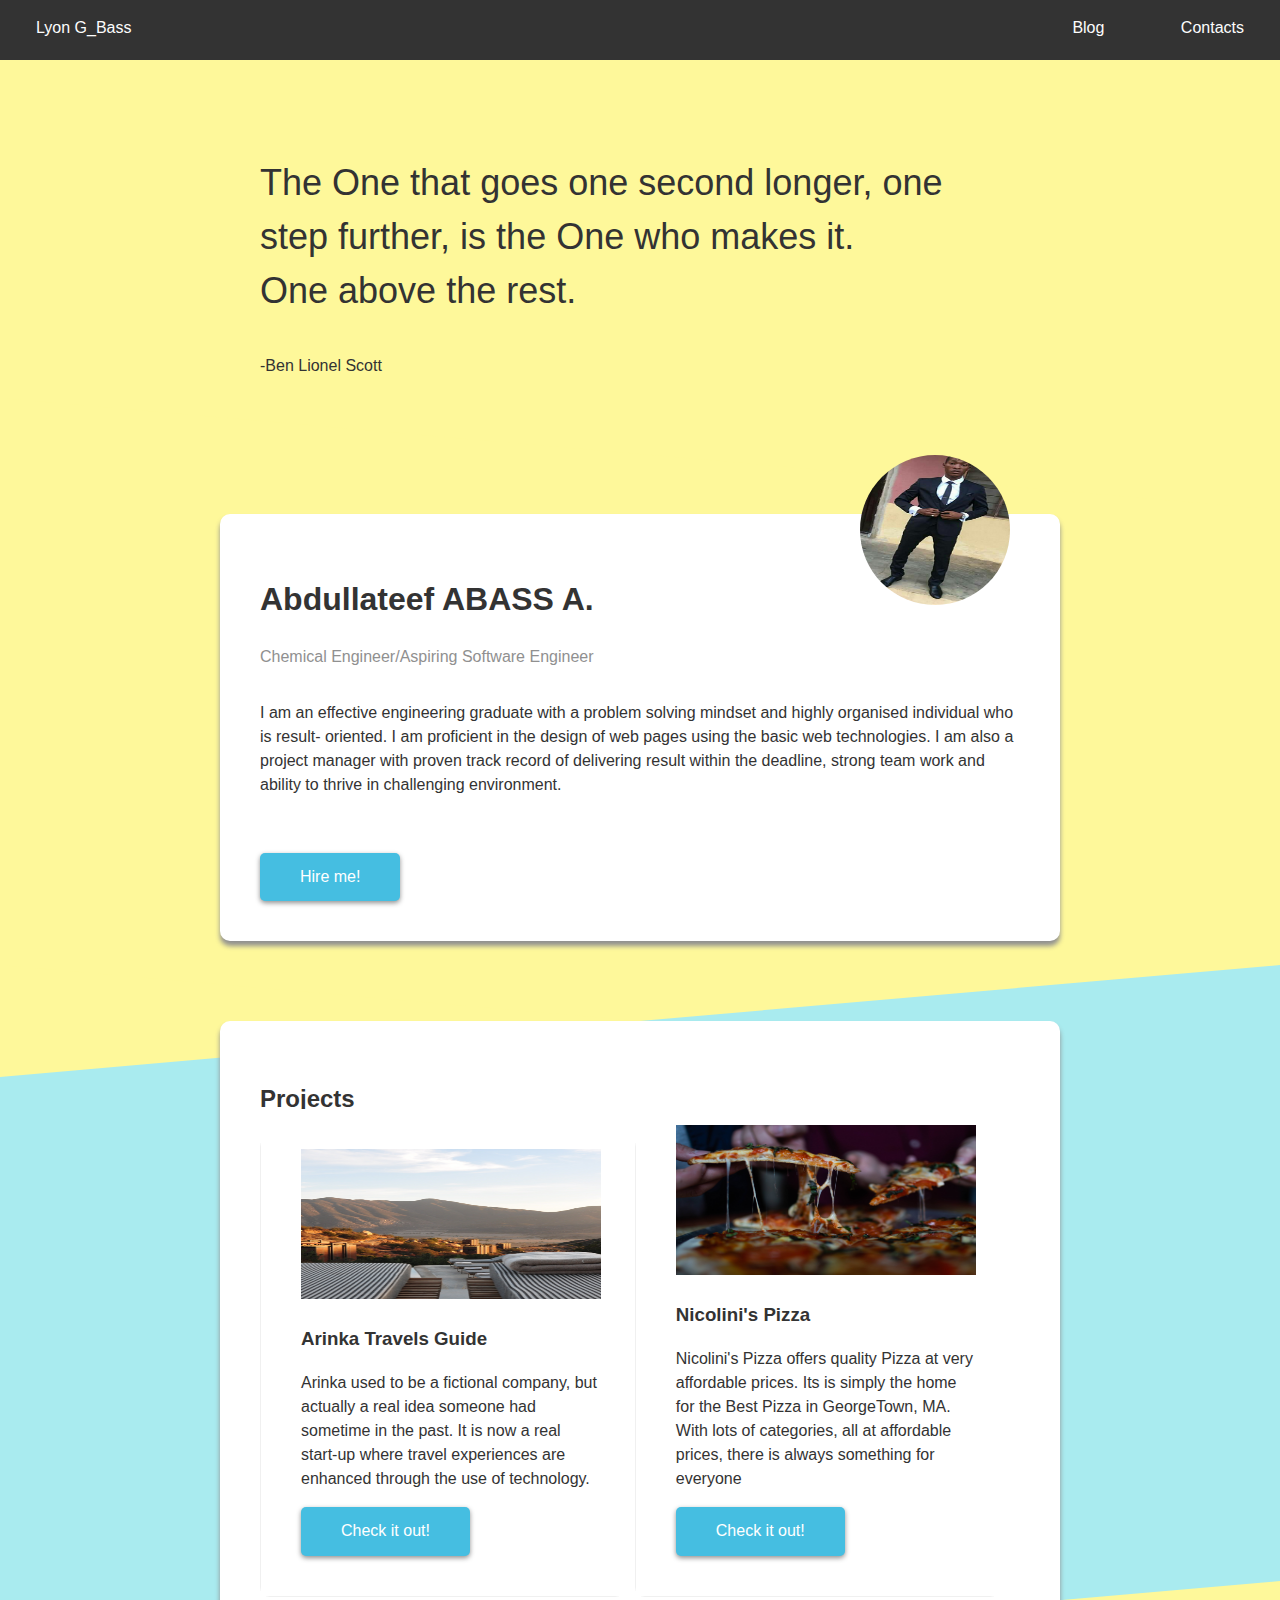
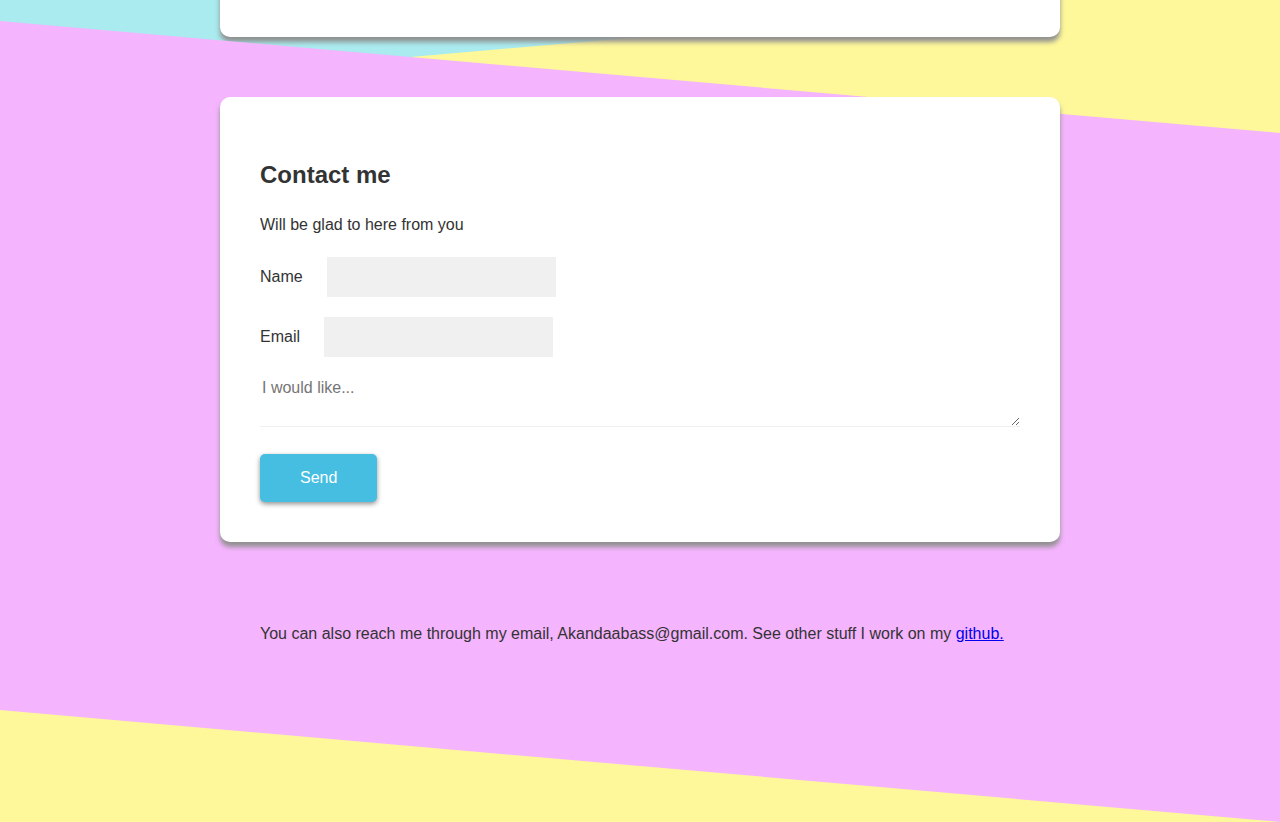
==== Css2 Project/index.html @ b872fbe8 "Added the third project; A personal portfolio page" ====
<!DOCTYPE html>
<html lang="en">

<head>
  <meta charset="utf-8" />
  <meta http-equiv="X-UA-Compatible" content="IE=edge">
  <title>MentorDevs stage 2 task</title>
  <meta name="viewport" content="width=device-width, initial-scale=1">
  <link rel="stylesheet" href="css/normalize.css" type="text/css">
  <link rel="stylesheet" type="text/css" media="screen" href="css/style.css" />
</head>

<body>
  <!-- header and navigation -->
  <header class="container-wide">
    <nav>
      <a href="./" class="brand">Lyon G_Bass</a>
      <span class="align-right">
        <a href="./">Blog</a>
        <a href="#contact-form">Contacts</a>
      </span>
    </nav>
  </header>

  <main>

    <!-- <div class="card">      </div> -->

    <div class="cover-and-quote">
      <div class="quote-card card">
        <p class="quote">The One that goes one second longer, one step further, is the One who makes it.<br>One above
          the rest.</p>
        <p class="attribution">-Ben Lionel Scott</p>
      </div>
    </div>

    <div class="introduction">
      <div class="card intro-card">
        <div class="bio">
          <img src="images/suit man (2).png" class="profile" alt="Abdullateef Abass">
          <div class="name-card">
            <h1>Abdullateef ABASS A.</h1>
            <p>Chemical Engineer/Aspiring Software Engineer</p>
          </div>
        </div>

        <div class="intro-text">
          <p>I am an effective engineering graduate with a problem solving mindset and highly organised individual
            who is result-
            oriented. I am proficient in the design of web pages using the basic web technologies. I am also a
            project manager with proven track record of delivering result within the deadline, strong team work and
            ability to thrive in challenging environment.</p>
        </div>
        <button type="button">Hire me!</button>
      </div>
    </div>

    <div class="project">
      <div class="project-card card">
        <h2>Projects</h2>
        <!--Insert individual project cards here-->
        <div class="single-project-card card">
          <div class="project-description">
            <img src="images/park.png" alt="Arinka Park">
            <h3>Arinka Travels Guide</h3>
            <p>
              Arinka used to be a fictional company, but actually a real idea someone had sometime in the past. It is now a real start-up where travel experiences are enhanced through the use of technology.
              </p>
              <button type="button">Check it out!</button>
          </div>
        </div>
        <div class="single-project-card card">
          <div class="project-description">
            <img src="images/brenna-huff-1169540-unsplash-min-min.jpg" alt="Nico pizza">
            <h3>Nicolini's Pizza </h3>
            <p>Nicolini's Pizza offers quality Pizza at very affordable prices. Its is simply the home for the Best
              Pizza in GeorgeTown, MA. With lots of categories, all at affordable prices, there is always something for
              everyone
            </p>
            <button type="button">Check it out!</button>
          </div>
        </div>
        <div class="clear"></div>
      </div>
    </div>

    <!-- contact form -->
    <div id="contact-form" class="contact-form">
      <div class="contact-form-card card">
        <h2>Contact me</h2>
        <p>Will be glad to here from you</p>
        <form action="./">
          <div class="input-group half">
            <label for="name">Name</label>
            <input type="text" name="name" id="name">
          </div>
          <div class="input-group half last">
            <label for="email">Email</label>
            <input type="email" name="email" id="email">
          </div>
          <div class="input-group text-area clear">
            <label for="message" hidden>Message</label>
            <textarea name="message" id="message" placeholder="I would like..."></textarea>
          </div>
          <button type="submit">Send</button>
        </form>
      </div>
      <p class="stand-alone">You can also reach me through my email, Akandaabass@gmail.com. See other stuff I work
        on my <a href="https://github.com/lyon94">github.</a></p>
    </div>

  </main>
  <script src="main.js"></script>
</body>

</html>
---- Css2 Project/css/style.css ----
* {
  /* padding: 0; */
  /* margin: 0; */
  box-sizing: border-box;
}

body {
  font-family: sans-serif;
  font-size: 16px;
  color: #333;
  line-height: 1.5;
  background-color: #fef89a;
}

header {
  background-color: #333;
  height: 60px;

}
header nav {
  display: flex;
  justify-content: space-between;
}

nav a {
  color: #fdfdfd;
margin: 0 20px;
text-decoration: none;
padding: 1rem ;

}
nav span {
  align-self: center;
}


/* quote */
.cover-and-quote .quote-card {
  margin: 20px auto;
  background: transparent;
  box-shadow: none;
}
main .quote-card .quote  {
  font-size: 2.25rem;
}
.quote-card .atrribution {
  font-size: 16px;
}

/* introduction */
main .introduction {
  background-color: #fef89a;
  width: 100%;
  padding-bottom: 40px;
  padding-top: 20px;
  transform: skewY(5deg);
}
.introduction .intro-card {
  transform: skewY(-5deg);
  margin: 40px auto;
}
.intro-card .bio .name-card p {
  color: #909090;
  padding-bottom: 1rem;
}
.intro-card .bio  .profile {
  height: 150px;
  width: 150px;
  float: right;
  margin-right: 10px;
  margin-top: -120px;
  border-radius: 50%;
}
.intro-card .intro-text {
  padding-bottom: 40px;
}
 button {
  background-color: #45bee1;
  color: #fff;
  border: none;
  min-height: 40px;
  padding: 15px 40px;
  border-radius: 5px;
  box-shadow: 0 2px 5px #909090;
  cursor: pointer;
}

/* project */
main .project {
  background-color: #a9ebef;
  transform: skewY(-5deg);
  /* margin-bottom: 1rem; */
}
.project .project-card {
margin-bottom: 40px;
width: 100%;
transform: skewY(5deg);
}
.project-card  .single-project-card {
  width: 48%;
  float: left;
  margin-right: 10px;
  min-height: 460px;
  box-shadow: none;
  border: 1px solid #f0f0f0;
  padding: 0;
  
  position: relative;
}
.project-card  .single-project-card .project-description {
  padding: 40px;
  
  position: absolute;
  bottom: 0;
  background: #fff;
}
.clear {
  clear: both;
}
img {
  width: 300px;
  height: 150px;
}


/* contact form */
main .contact-form {
  background-color: #f5b4fe;
  width: 100%;
  padding-bottom: 40px;
  padding-top: 20px;
  transform: skewY(5deg);
}
.contact-form .contact-form-card {
  transform: skewY(-5deg);
  margin-bottom: 40px;
  margin-left: auto;
  margin-right: auto;
  margin-top: 0;
}
.contact-form .stand-alone {
  transform: skewY(-5deg);
  margin-top: 40px;
  margin-bottom: 40px;
  margin-left: auto;
  margin-right: auto;
  padding: 40px;
  max-width: 840px;
}
.contact-form-card .input-group {
  margin-top: 20px;
  margin-bottom: 20px;
}
.contact-form-card .input-group .half {
  width: 49%;
  float: left;
}
.contact-form-card .input-group .clear {
  padding-top: 20px;
}
.contact-form-card input {
  min-height: 40px;
  border: none;
background: #f0f0f0;
margin-left: 20px;
padding-left: 20px;
}
.contact-form-card textarea {
  min-height: 40px;
  width: 100%;
  height: 50px;
  border: none;
  border-bottom: solid 1px #f0f0f0;
}
main .card {
  padding: 40px;
  max-width: 840px;
  margin: auto;
  background-color: #fff;
  box-shadow: 0 5px 5px #909090;
  border-radius: 10px;
}
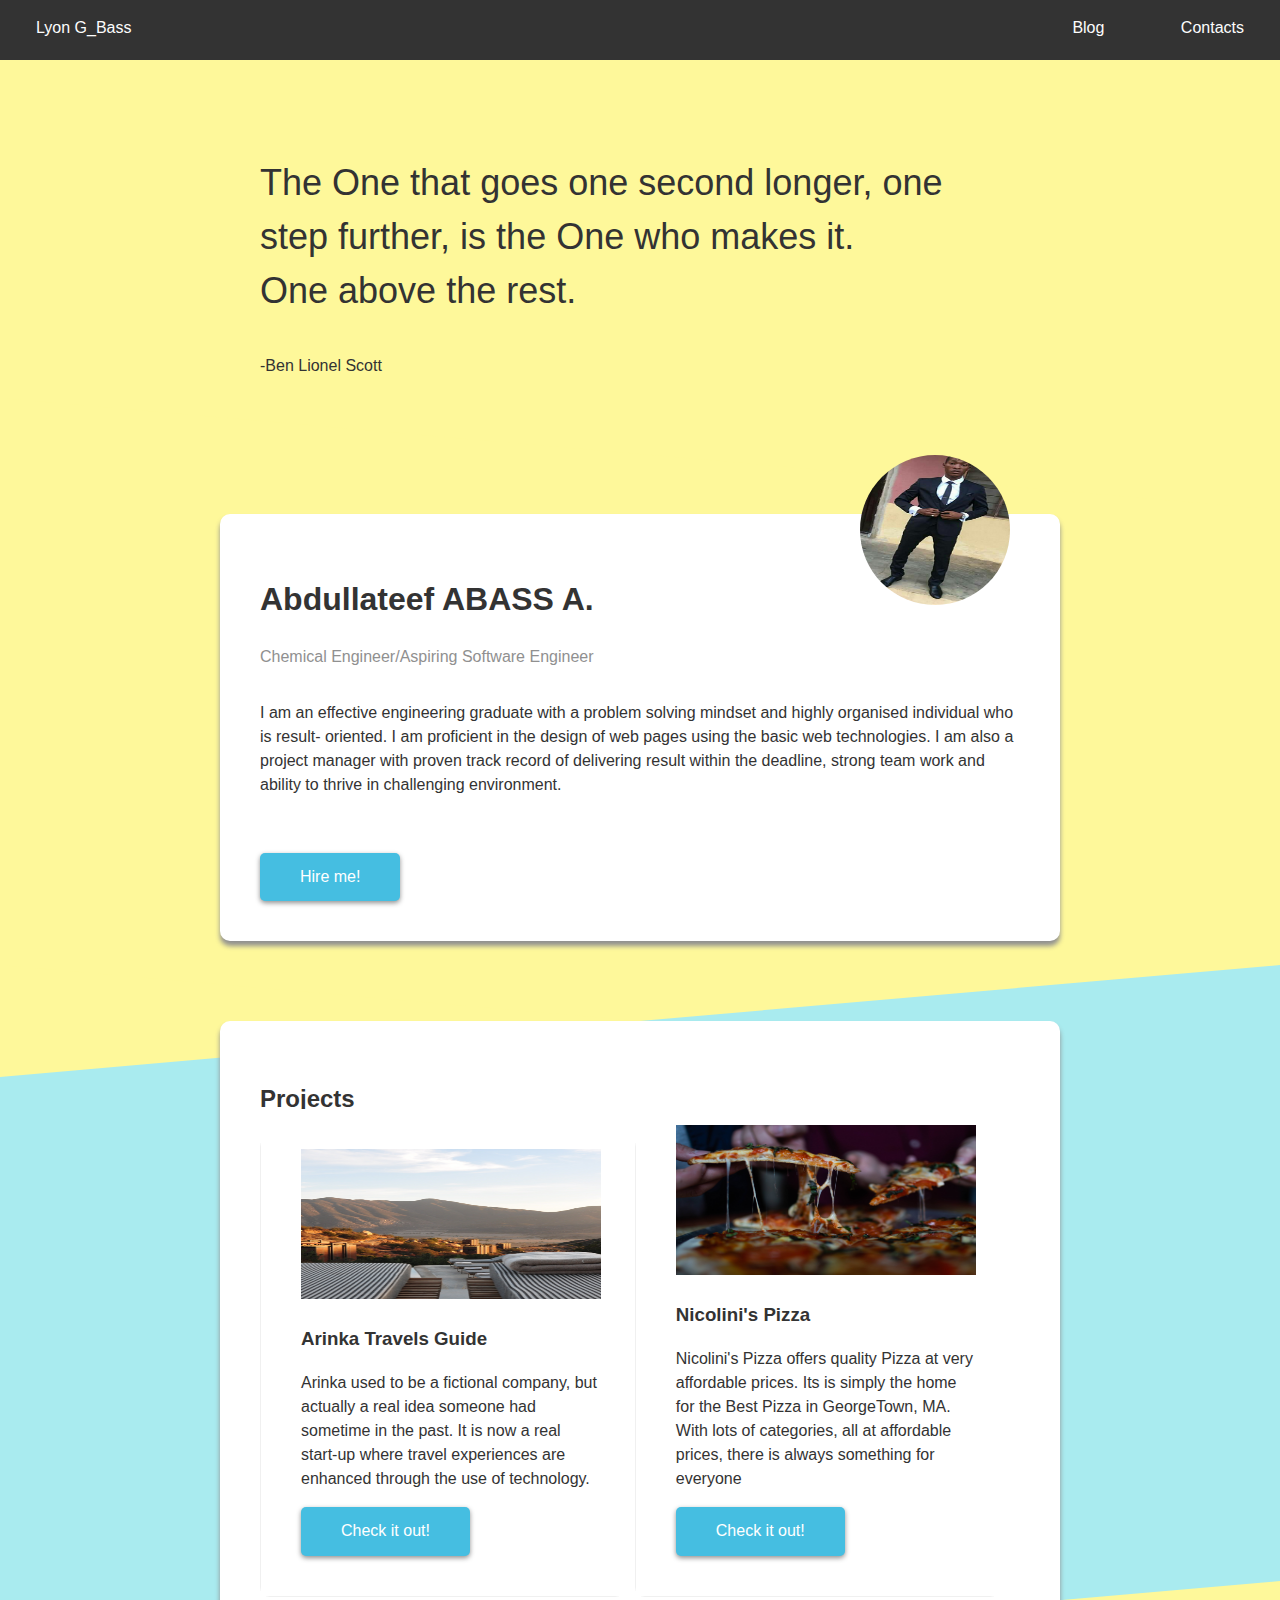
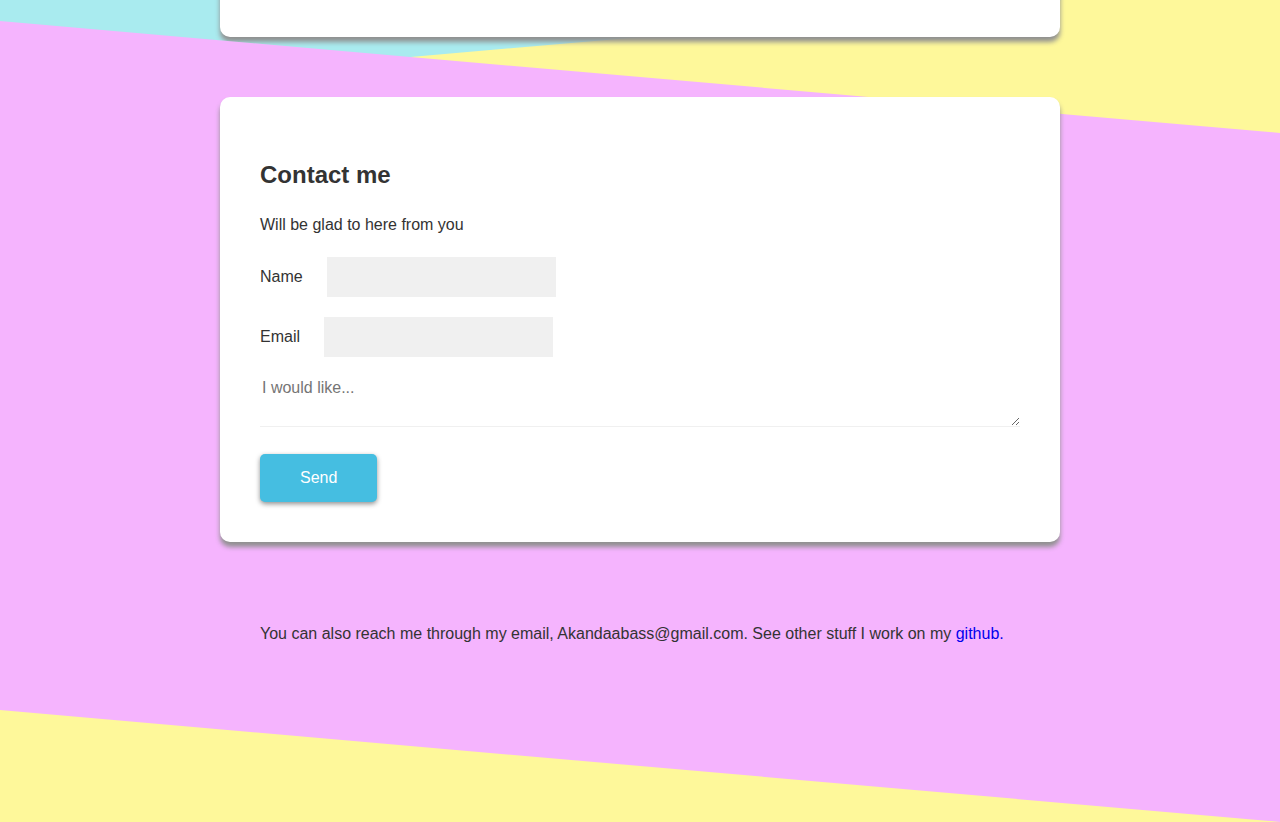
==== commit e7ccfb52: "Added the third project to the folder; A personal portfolio page" ====
--- a/Css2 Project/index.html
+++ b/Css2 Project/index.html
@@ -106,7 +106,7 @@
         </form>
       </div>
       <p class="stand-alone">You can also reach me through my email, Akandaabass@gmail.com. See other stuff I work
-        on my <a href="https://github.com/lyon94">github.</a></p>
+        on my <a href="https://github.com/lyon94" style="text-decoration: none;">github.</a></p>
     </div>
 
   </main>
--- a/Css2 Project/css/style.css
+++ b/Css2 Project/css/style.css
@@ -147,6 +147,7 @@
   padding: 40px;
   max-width: 840px;
 }
+
 .contact-form-card .input-group {
   margin-top: 20px;
   margin-bottom: 20px;
